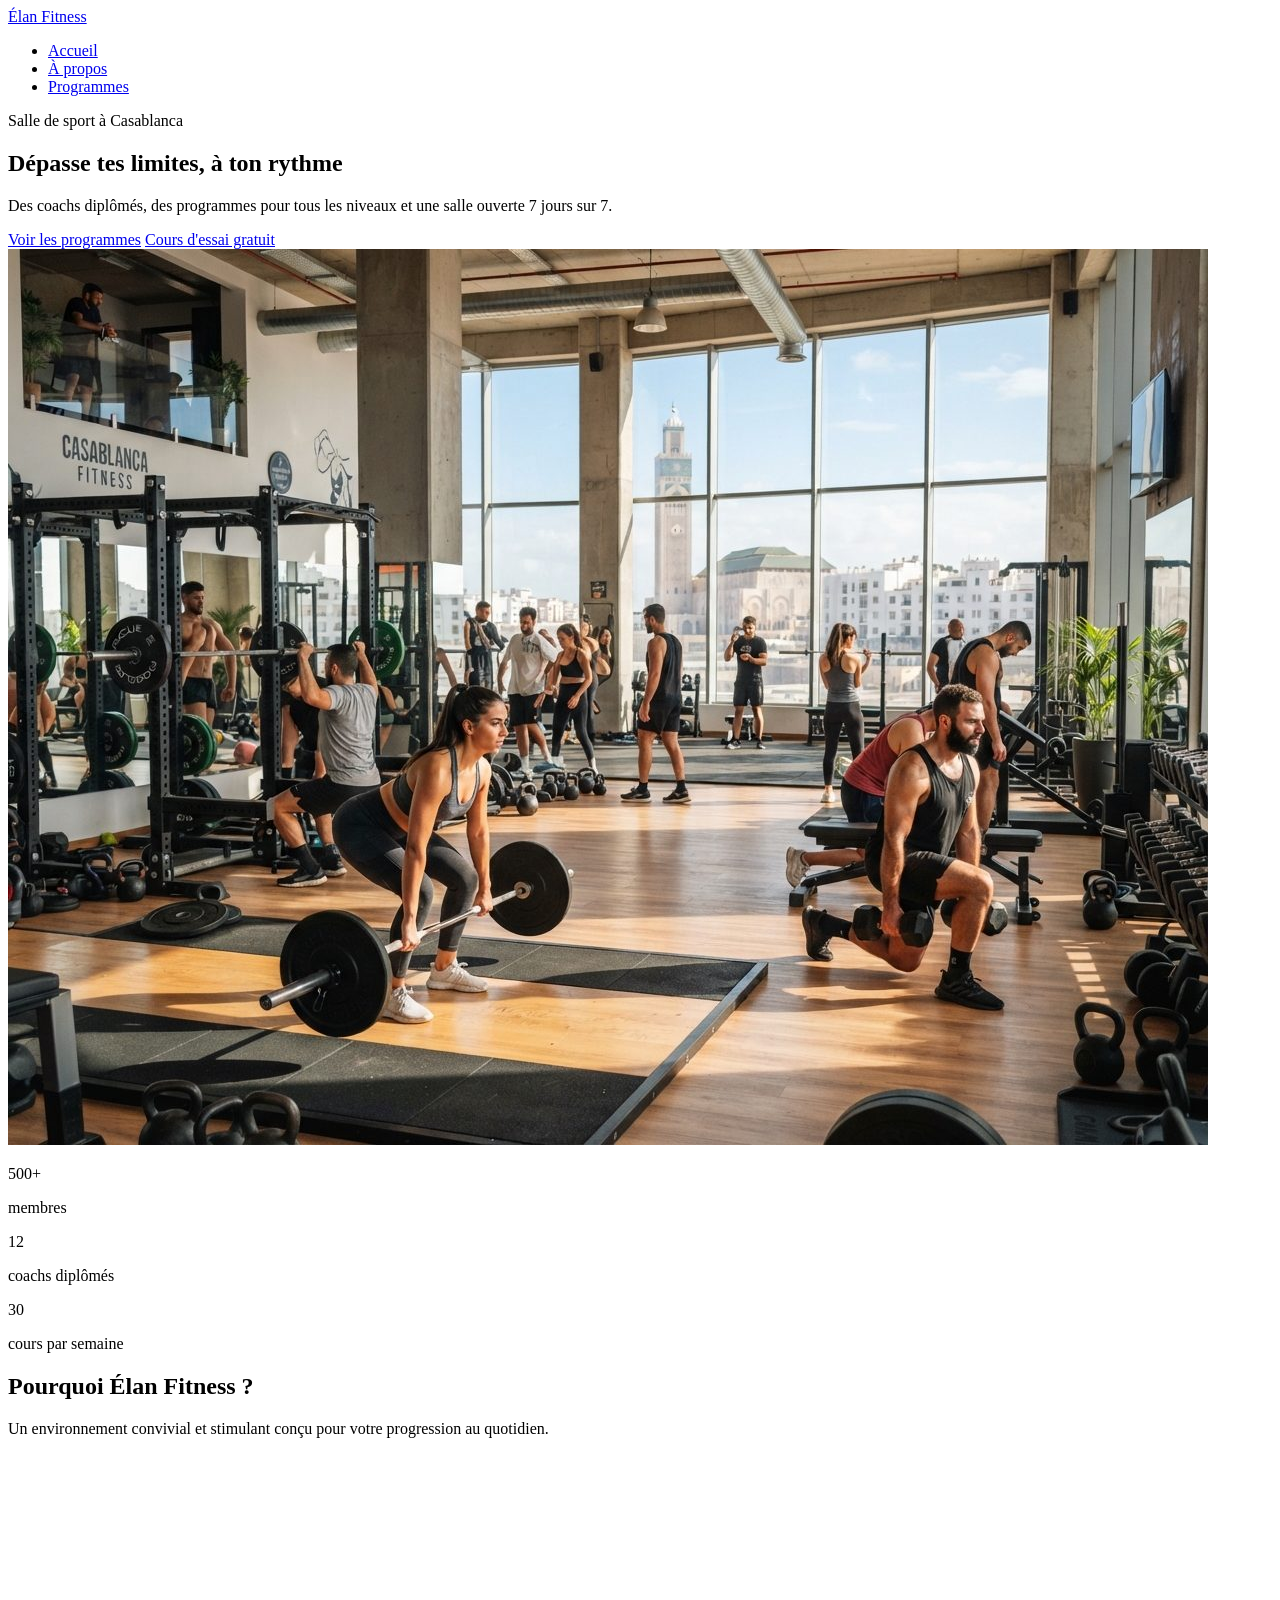
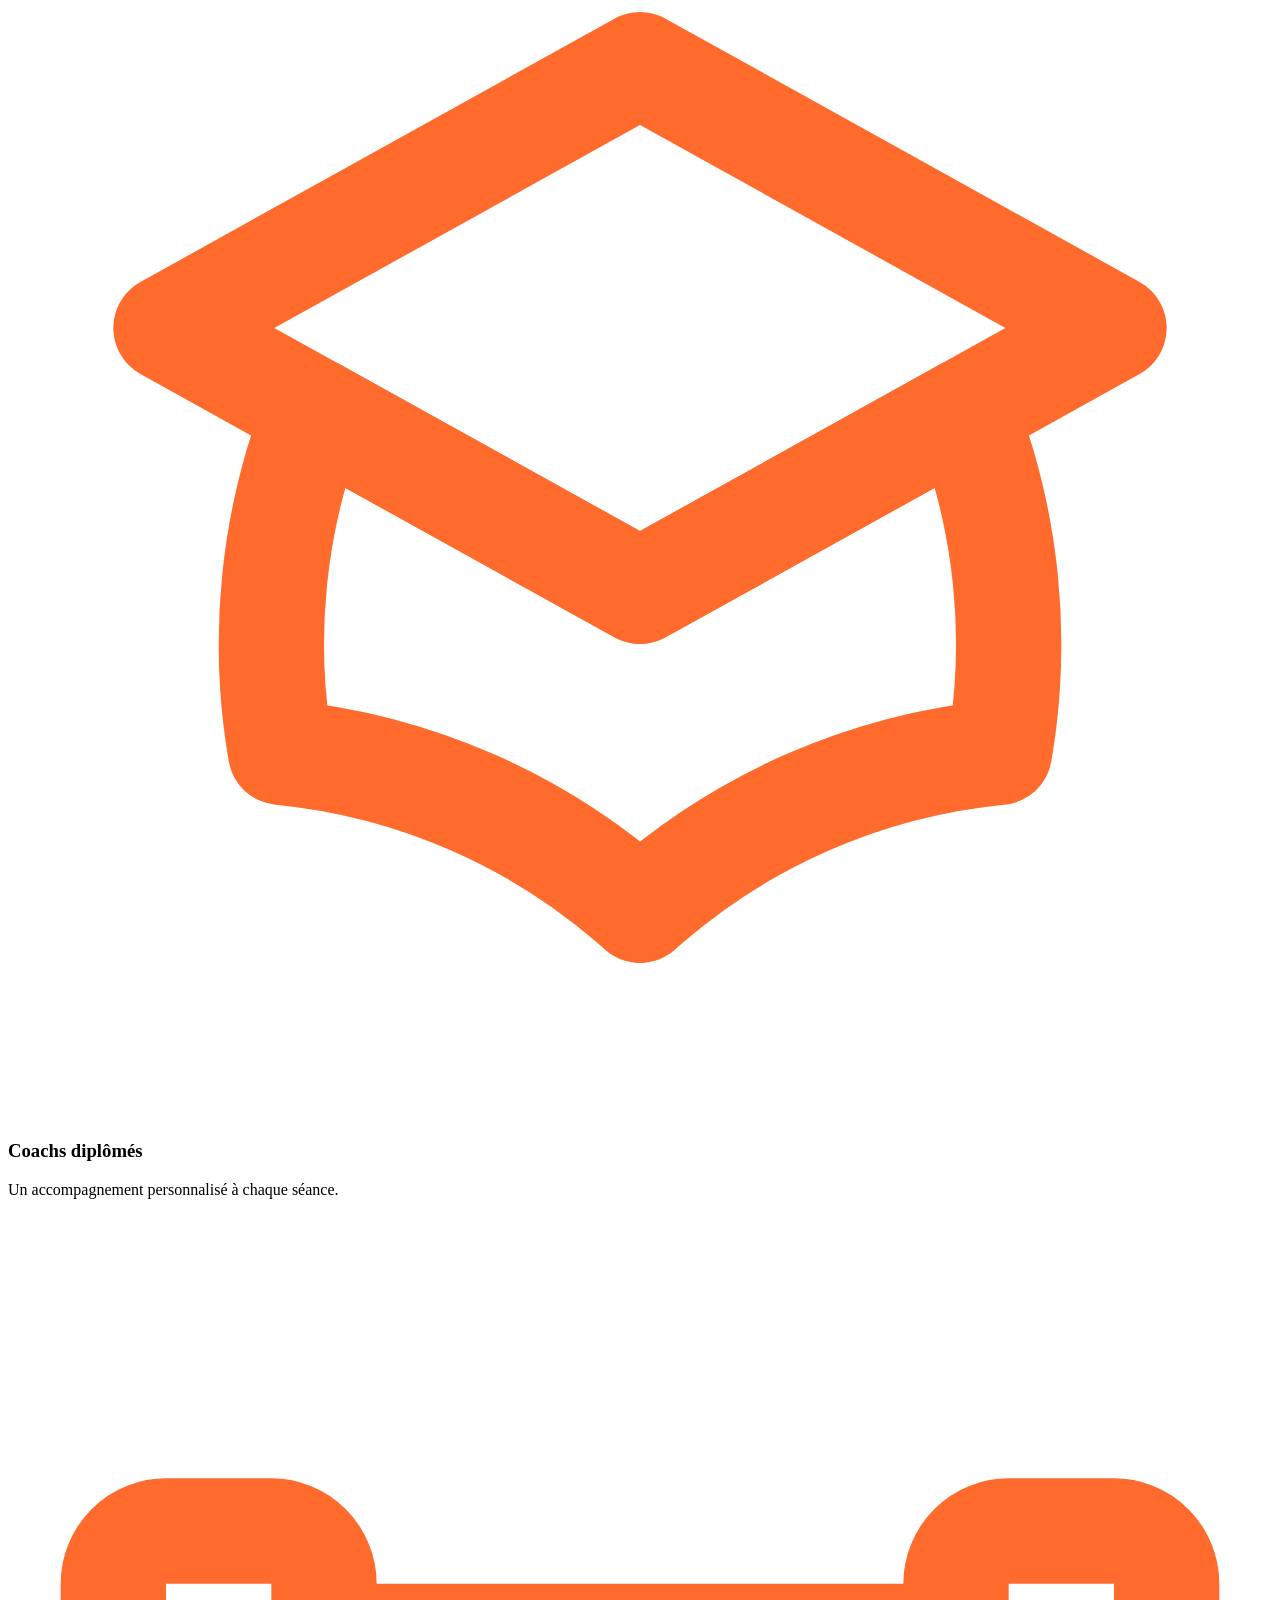
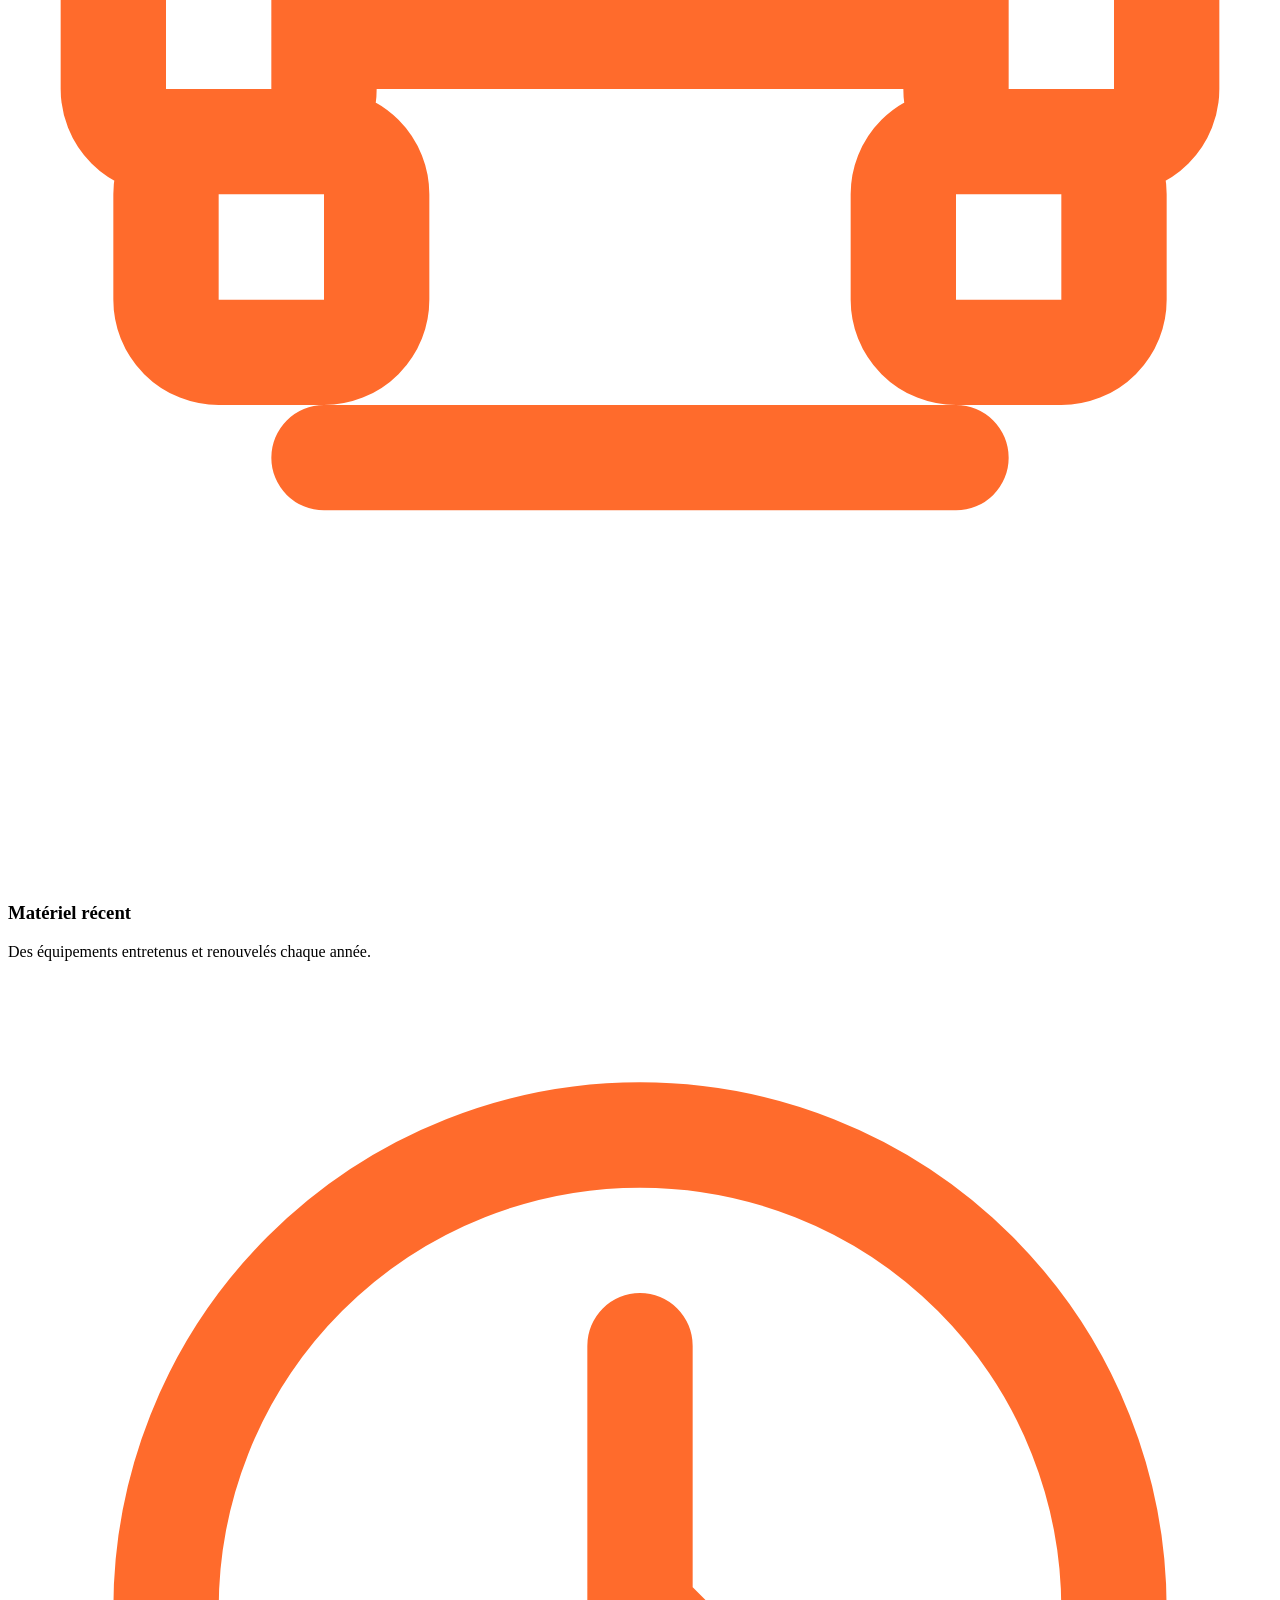
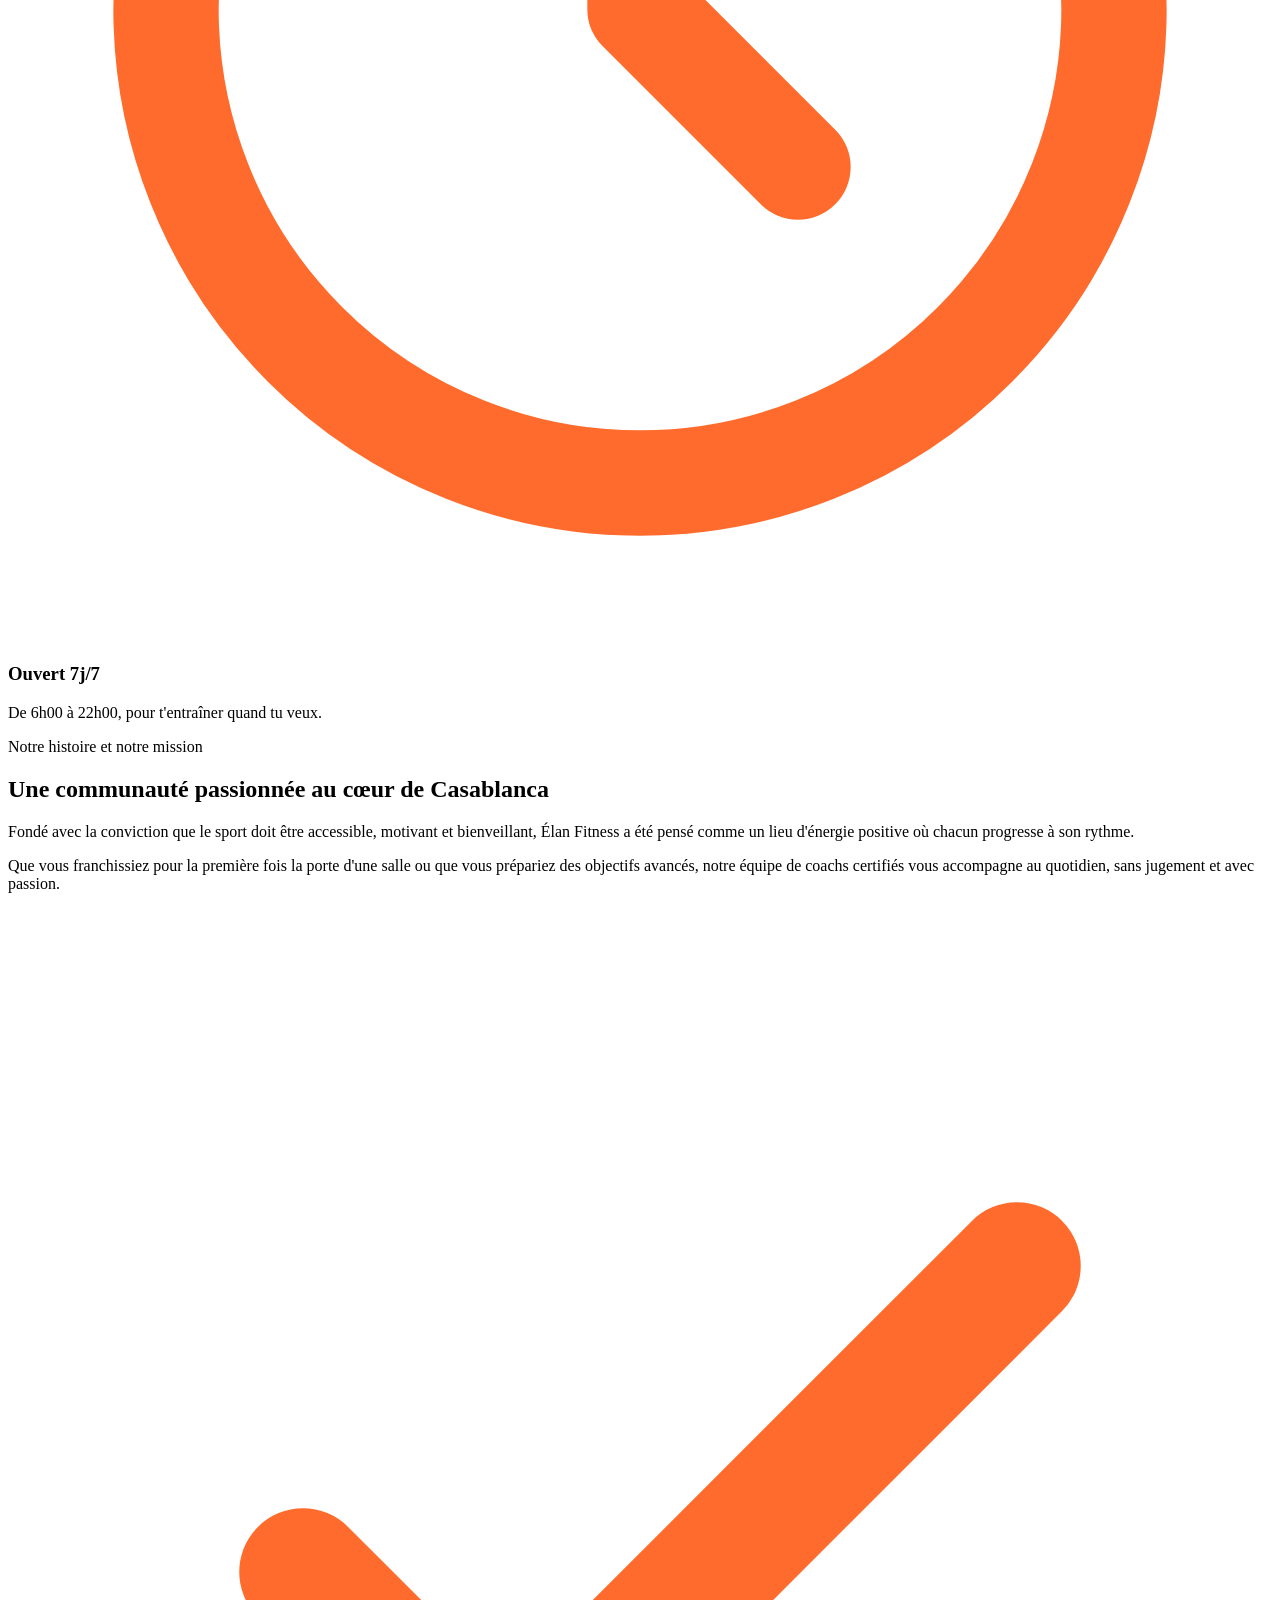
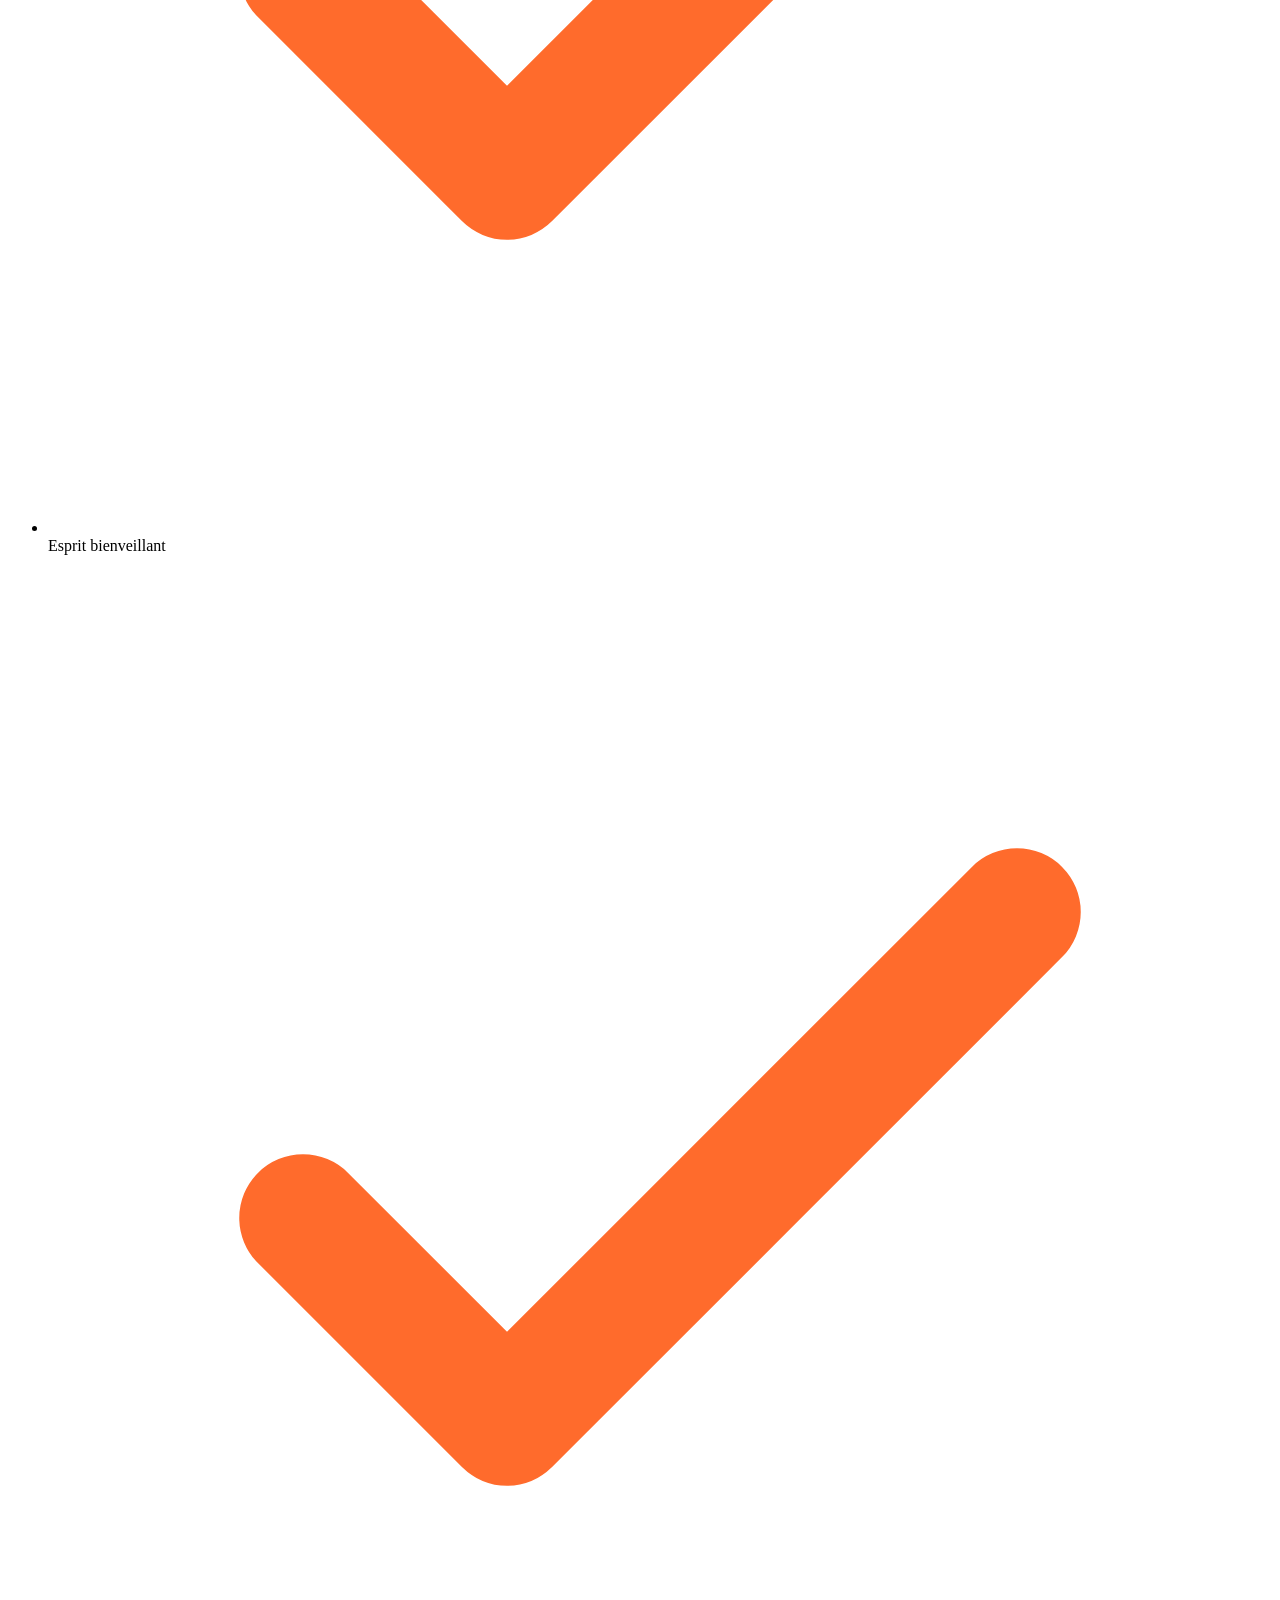
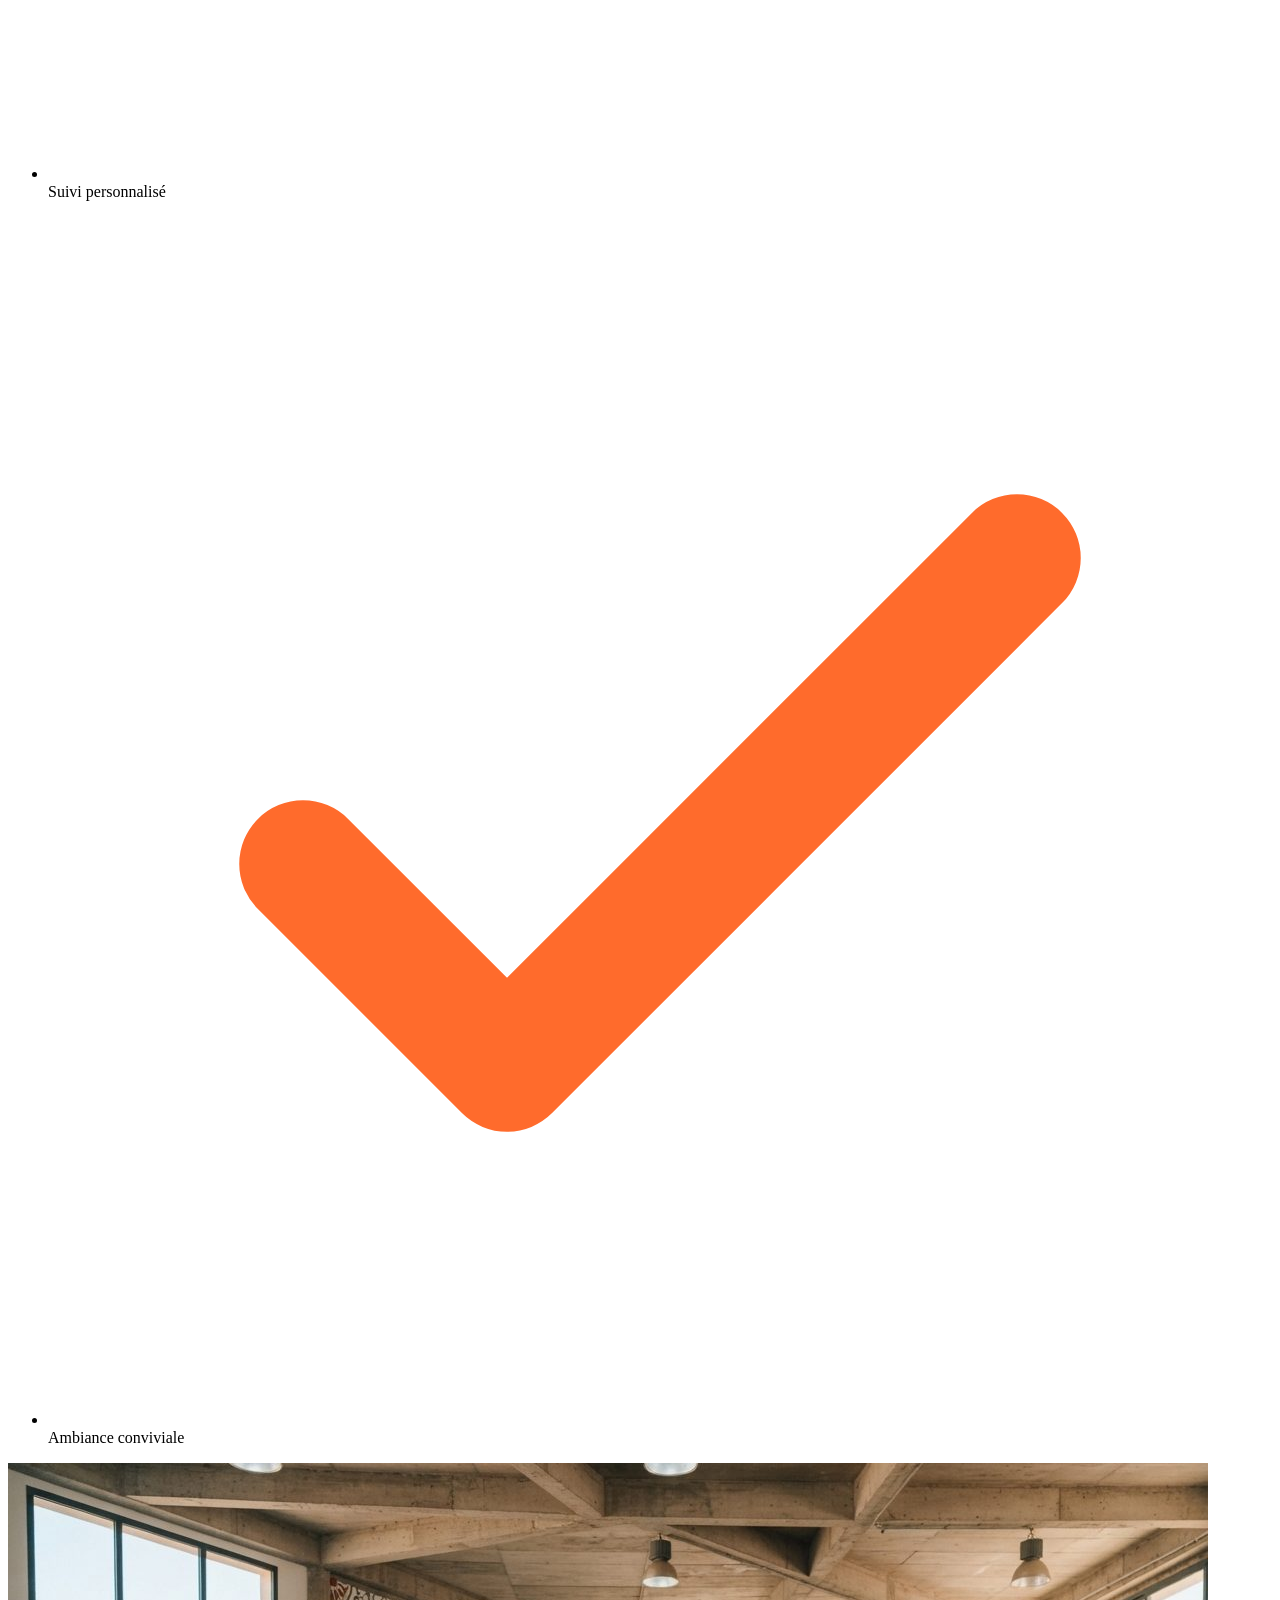
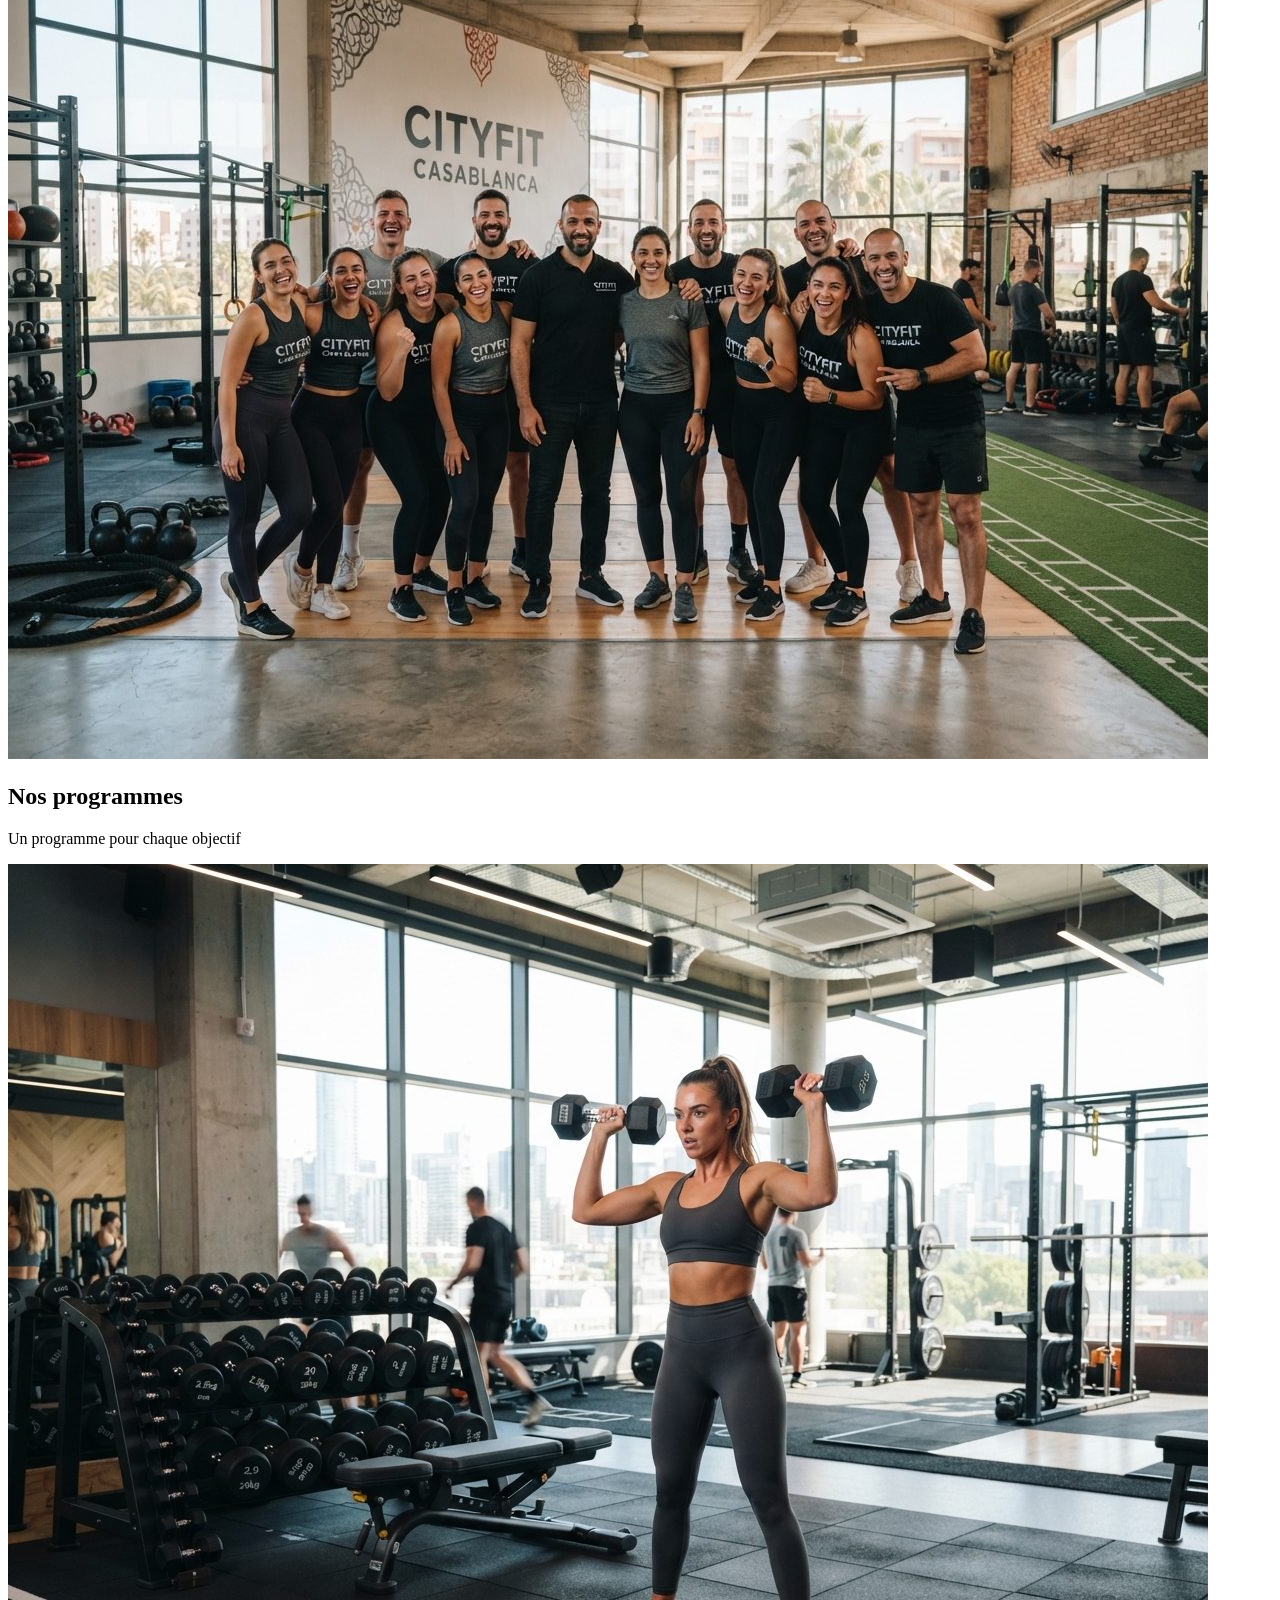
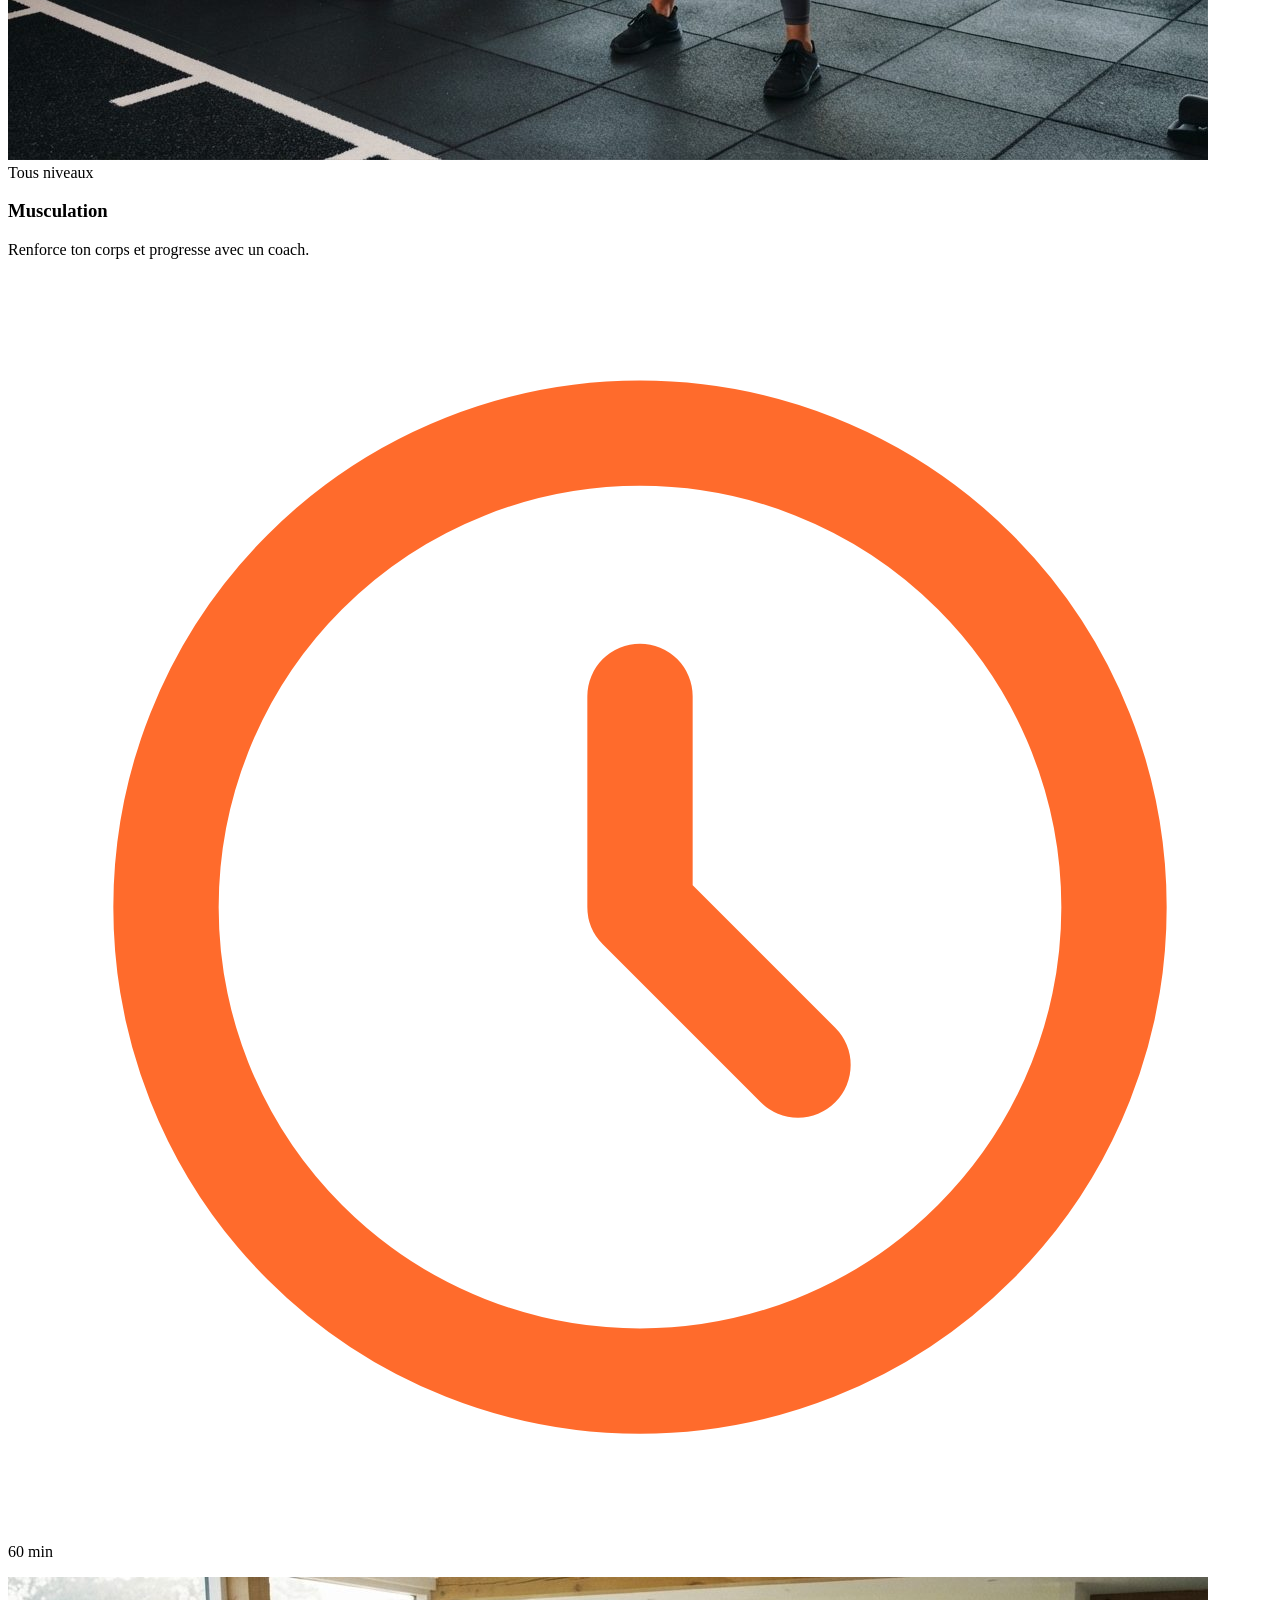
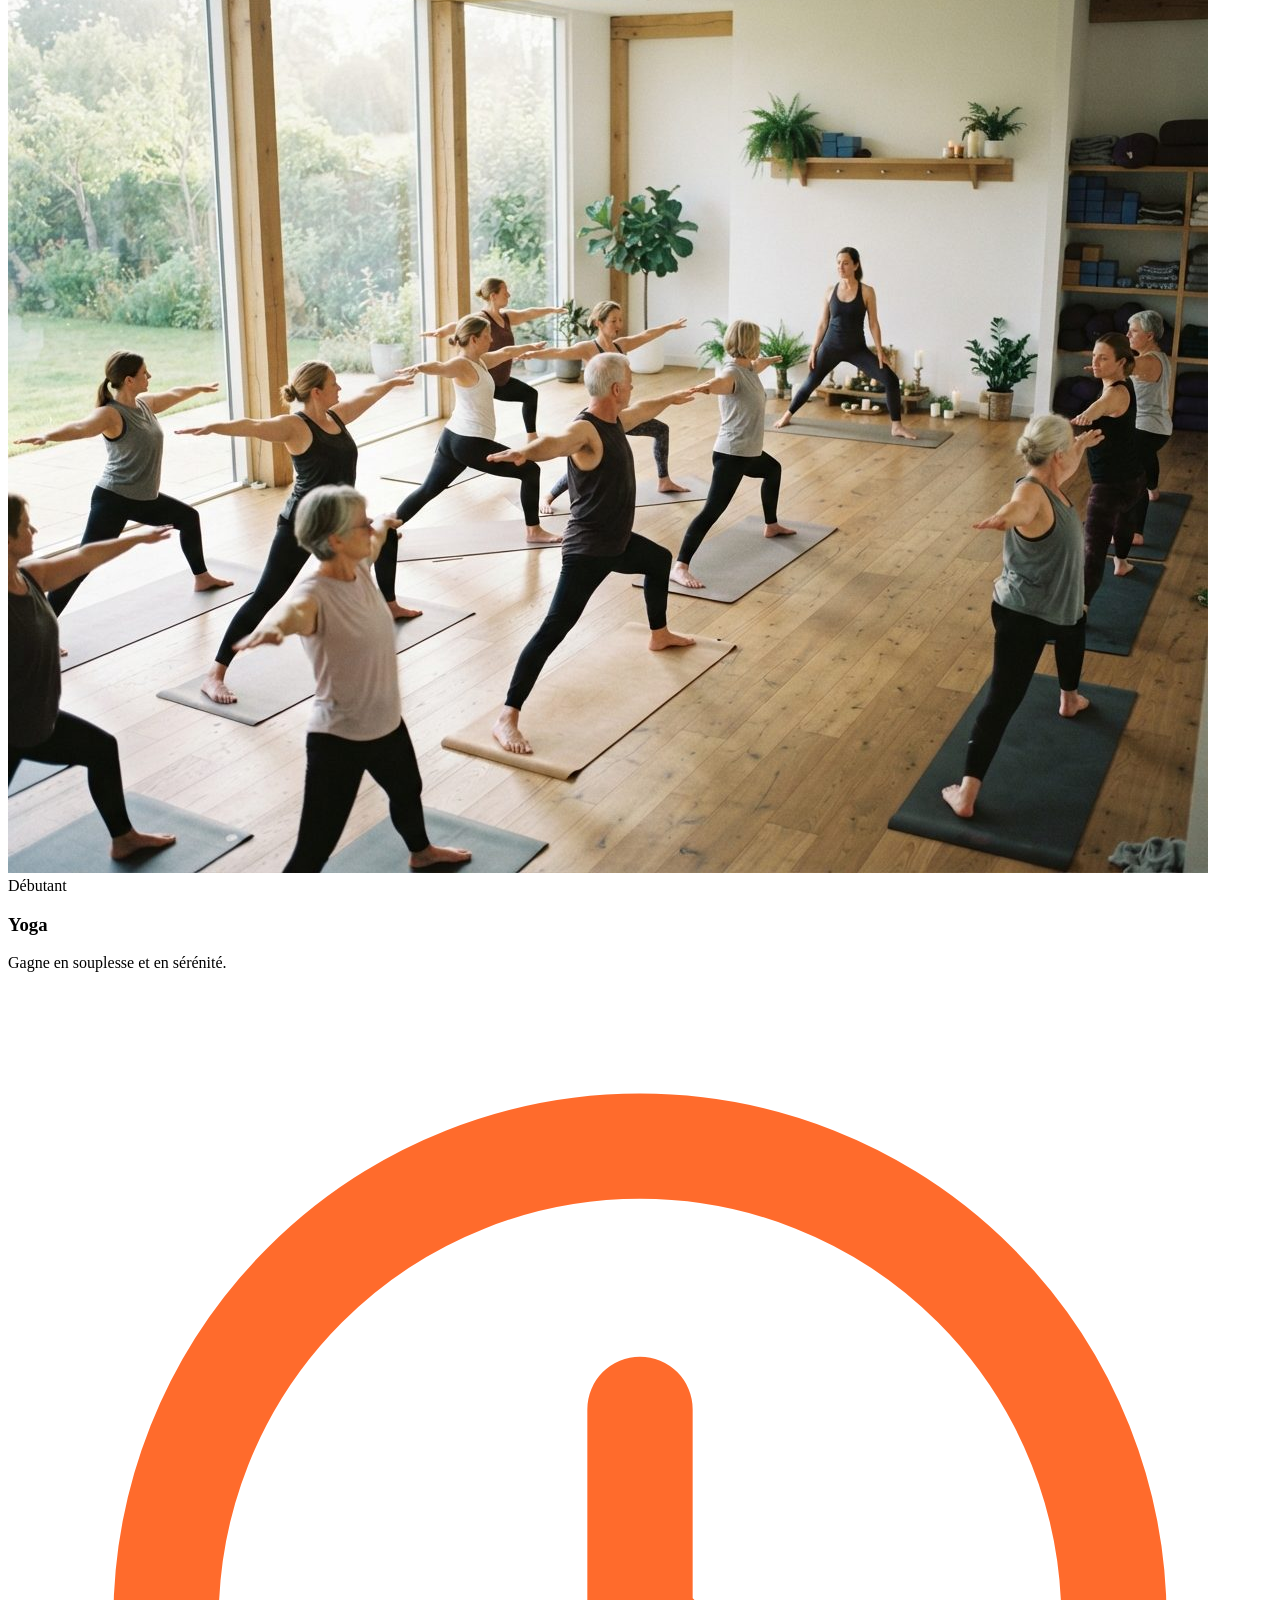
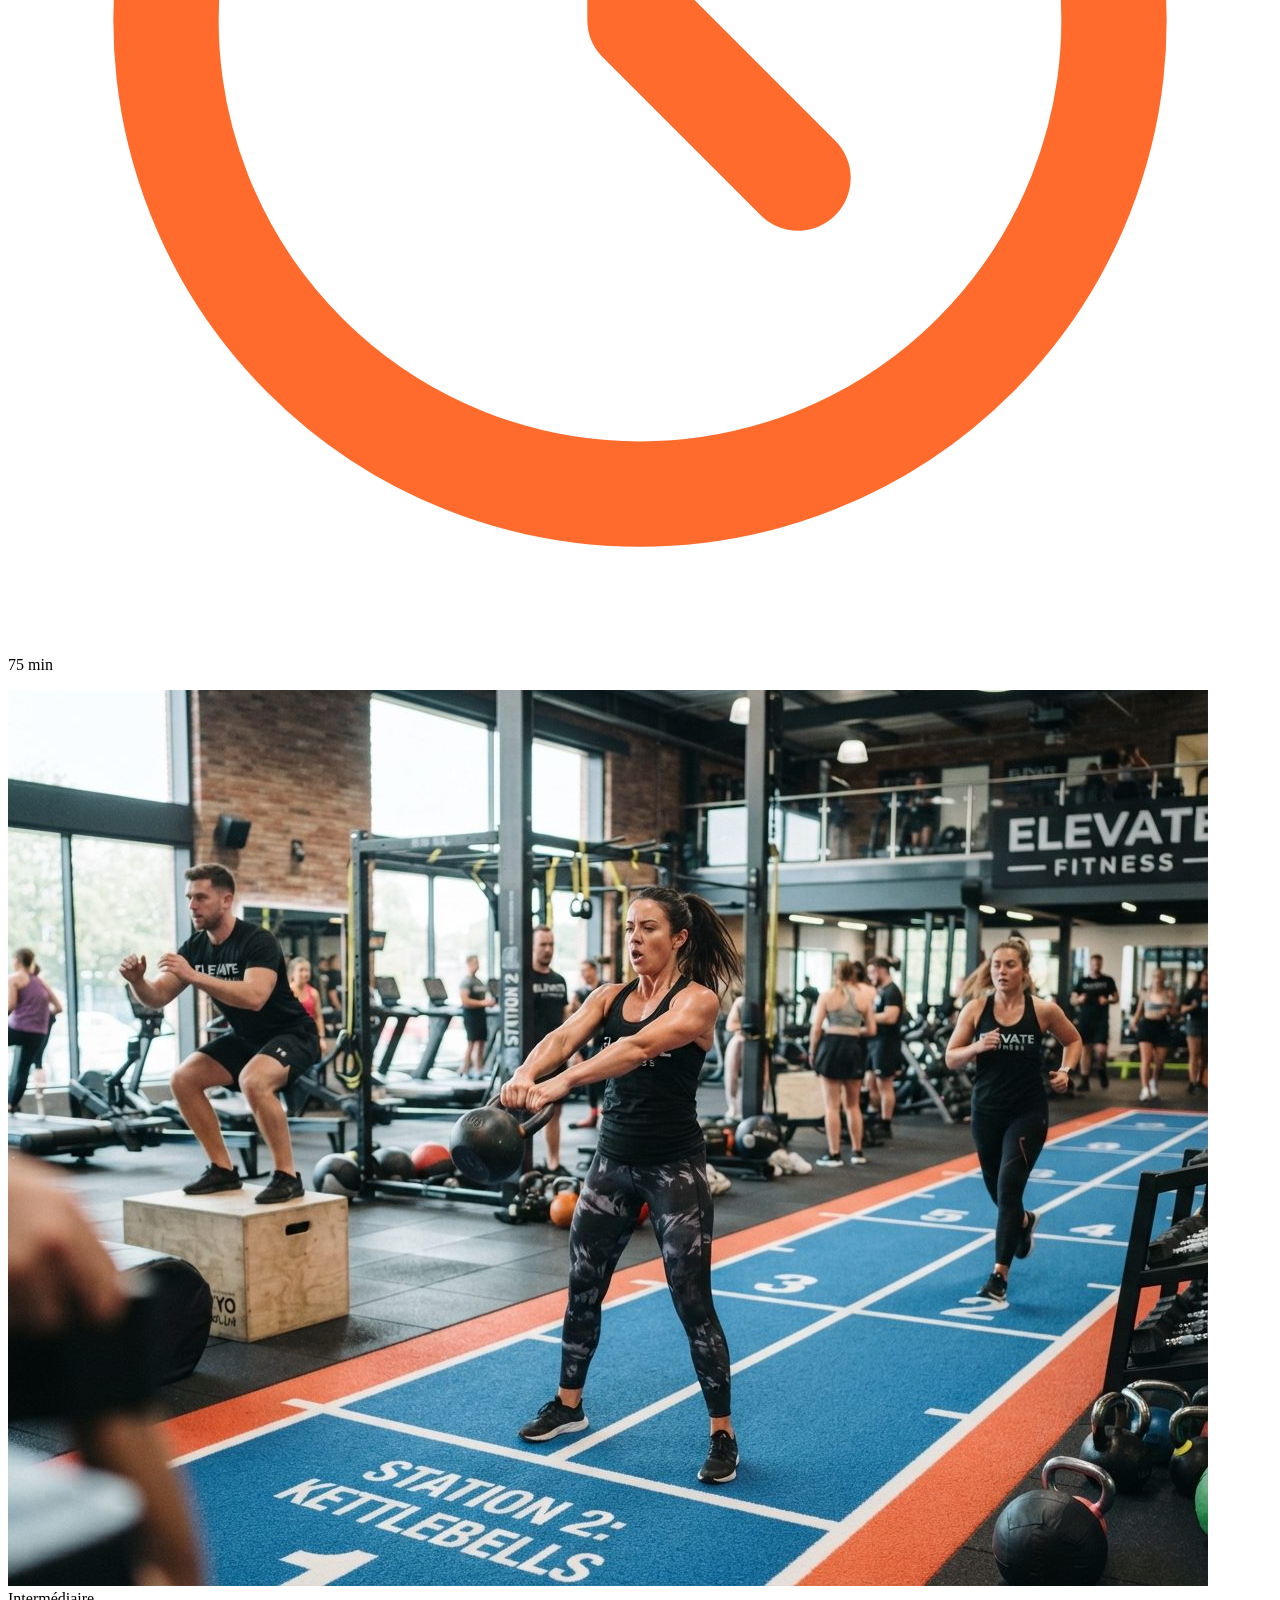
==== index.html @ 3badcd27 "creation des versions basic des  page  programes et page À propos, pas des bottons pas de links" ====
<!DOCTYPE html>
<html lang="fr">
<head>
  <meta charset="UTF-8">
  <meta name="viewport" content="width=device-width, initial-scale=1">
  <meta name="description" content="Élan Fitness, salle de sport à Casablanca : musculation, yoga, cardio et boxe fitness avec des coachs diplômés. Réservez votre cours d'essai gratuit.">
  <title>Élan Fitness | Salle de sport à Casablanca</title>

  <link rel="preconnect" href="https://fonts.googleapis.com">
  <link rel="preconnect" href="https://fonts.gstatic.com" crossorigin>
  <link href="https://fonts.googleapis.com/css2?family=Inter:wght@400;500;600&family=Poppins:wght@600;700;800&display=swap" rel="stylesheet">

  <link rel="stylesheet" href="style.css">
</head>

<body>

  <header class="en-tete">
    <div class="conteneur en-tete-contenu">
      <a href="#accueil" class="logo">Élan Fitness</a>

      <nav aria-label="Navigation principale">
        <ul class="menu">
          <li><a href="#accueil" class="lien-actif">Accueil</a></li>
          <li><a href="#a-propos">À propos</a></li>
          <li><a href="#programmes">Programmes</a></li>
        </ul>
      </nav>
    </div>
  </header>

  <main>

    <section id="accueil" class="hero">
      <div class="conteneur">

        <div class="hero-contenu">
          <div class="hero-texte">
            <p class="sur-titre">Salle de sport à Casablanca</p>
            <h1>Dépasse tes limites, à ton rythme</h1>
            <p class="hero-description">
              Des coachs diplômés, des programmes pour tous les niveaux et une salle ouverte 7 jours sur 7.
            </p>
            <div class="boutons">
              <a href="#programmes" class="bouton bouton-principal">Voir les programmes</a>
              <a href="#contact" class="bouton bouton-secondaire">Cours d'essai gratuit</a>
            </div>
          </div>

          <img class="hero-image" src="img/hero.jpg" alt="Des personnes s'entraînent dans une salle de sport lumineuse à Casablanca">
        </div>

        <div class="chiffres">
          <div class="chiffre">
            <p class="chiffre-nombre">500+</p>
            <p>membres</p>
          </div>
          <div class="chiffre">
            <p class="chiffre-nombre">12</p>
            <p>coachs diplômés</p>
          </div>
          <div class="chiffre">
            <p class="chiffre-nombre">30</p>
            <p>cours par semaine</p>
          </div>
        </div>

      </div>
    </section>

    <section class="section section-blanche">
      <div class="conteneur">

        <div class="section-titre">
          <h2>Pourquoi Élan Fitness ?</h2>
          <p>Un environnement convivial et stimulant conçu pour votre progression au quotidien.</p>
        </div>

        <div class="cartes">
          <article class="carte carte-avantage">
            <div class="icone"><img src="img/icone-coach.svg" alt=""></div>
            <h3>Coachs diplômés</h3>
            <p>Un accompagnement personnalisé à chaque séance.</p>
          </article>

          <article class="carte carte-avantage">
            <div class="icone"><img src="img/icone-materiel.svg" alt=""></div>
            <h3>Matériel récent</h3>
            <p>Des équipements entretenus et renouvelés chaque année.</p>
          </article>

          <article class="carte carte-avantage">
            <div class="icone"><img src="img/icone-horloge.svg" alt=""></div>
            <h3>Ouvert 7j/7</h3>
            <p>De 6h00 à 22h00, pour t'entraîner quand tu veux.</p>
          </article>
        </div>

      </div>
    </section>

    <section id="a-propos" class="section">
      <div class="conteneur apropos-contenu">

        <div class="apropos-texte">
          <p class="sur-titre">Notre histoire et notre mission</p>
          <h2>Une communauté passionnée au cœur de Casablanca</h2>
          <p>
            Fondé avec la conviction que le sport doit être accessible, motivant et bienveillant,
            Élan Fitness a été pensé comme un lieu d'énergie positive où chacun progresse à son rythme.
          </p>
          <p>
            Que vous franchissiez pour la première fois la porte d'une salle ou que vous prépariez des
            objectifs avancés, notre équipe de coachs certifiés vous accompagne au quotidien, sans
            jugement et avec passion.
          </p>

          <ul class="valeurs">
            <li class="valeur">
              <div class="icone icone-petite"><img src="img/icone-check.svg" alt=""></div>
              <span>Esprit bienveillant</span>
            </li>
            <li class="valeur">
              <div class="icone icone-petite"><img src="img/icone-check.svg" alt=""></div>
              <span>Suivi personnalisé</span>
            </li>
            <li class="valeur">
              <div class="icone icone-petite"><img src="img/icone-check.svg" alt=""></div>
              <span>Ambiance conviviale</span>
            </li>
          </ul>
        </div>

        <img class="apropos-image" src="img/equipe.jpg" alt="L'équipe de coachs d'Élan Fitness réunie dans la salle">

      </div>
    </section>

    <section id="programmes" class="section">
      <div class="conteneur">

        <div class="section-titre">
          <h2>Nos programmes</h2>
          <p>Un programme pour chaque objectif</p>
        </div>

        <div class="cartes">

          <article class="carte carte-programme">
            <img src="img/musculation.jpg" alt="Une sportive soulève des haltères dans l'espace musculation">
            <div class="programme-corps">
              <span class="etiquette etiquette-orange">Tous niveaux</span>
              <h3>Musculation</h3>
              <p>Renforce ton corps et progresse avec un coach.</p>
              <p class="duree"><img src="img/icone-duree.svg" alt="">60 min</p>
            </div>
          </article>

          <article class="carte carte-programme">
            <img src="img/yoga.jpg" alt="Un groupe pratique le yoga sur des tapis dans une salle lumineuse">
            <div class="programme-corps">
              <span class="etiquette etiquette-bleue">Débutant</span>
              <h3>Yoga</h3>
              <p>Gagne en souplesse et en sérénité.</p>
              <p class="duree"><img src="img/icone-duree.svg" alt="">75 min</p>
            </div>
          </article>

          <article class="carte carte-programme">
            <img src="img/cardio.jpg" alt="Des sportifs suivent un circuit de cardio training avec des kettlebells">
            <div class="programme-corps">
              <span class="etiquette etiquette-verte">Intermédiaire</span>
              <h3>Cardio training</h3>
              <p>Des circuits dynamiques pour travailler ton endurance.</p>
              <p class="duree"><img src="img/icone-duree.svg" alt="">45 min</p>
            </div>
          </article>

          <article class="carte carte-programme">
            <img src="img/boxe.jpg" alt="Une sportive frappe un sac de frappe pendant un cours de boxe fitness">
            <div class="programme-corps">
              <span class="etiquette etiquette-verte">Intermédiaire</span>
              <h3>Boxe fitness</h3>
              <p>Cardio et coordination, sans contact.</p>
              <p class="duree"><img src="img/icone-duree.svg" alt="">50 min</p>
            </div>
          </article>

        </div>

        <div class="formules">

          <div class="section-titre">
            <h3>Nos formules</h3>
            <p>Des abonnements flexibles adaptés à vos envies et objectifs</p>
          </div>

          <div class="cartes">

            <article class="carte formule">
              <h4>Essentiel</h4>
              <p class="prix">250 MAD <span>/ mois</span></p>
              <ul class="formule-liste">
                <li>Accès à la salle</li>
                <li>2 cours collectifs par semaine</li>
                <li>Sans engagement</li>
              </ul>
              <a href="#contact" class="bouton bouton-secondaire">Choisir</a>
            </article>

            <article class="carte formule formule-populaire">
              <p class="badge-populaire">Populaire</p>
              <h4>Premium</h4>
              <p class="prix">400 MAD <span>/ mois</span></p>
              <ul class="formule-liste">
                <li>Accès à la salle</li>
                <li>Cours collectifs illimités</li>
                <li>1 bilan avec un coach</li>
              </ul>
              <a href="#contact" class="bouton bouton-principal">Choisir</a>
            </article>

            <article class="carte formule">
              <h4>Duo</h4>
              <p class="prix">650 MAD <span>/ mois</span></p>
              <p class="prix-note">pour 2 personnes</p>
              <ul class="formule-liste">
                <li>Accès à la salle pour deux</li>
                <li>Cours collectifs illimités</li>
                <li>Sans engagement</li>
              </ul>
              <a href="#contact" class="bouton bouton-secondaire">Choisir</a>
            </article>

          </div>
        </div>

      </div>
    </section>

  </main>

  <footer class="pied-de-page">
    <div class="conteneur">

      <div class="pied-haut">
        <div>
          <p class="logo logo-clair">Élan Fitness</p>
          <p class="slogan">Ton énergie, ton rythme.</p>
        </div>

        <nav aria-label="Navigation du pied de page">
          <ul class="menu menu-pied">
            <li><a href="#accueil">Accueil</a></li>
            <li><a href="#a-propos">À propos</a></li>
            <li><a href="#programmes">Programmes</a></li>
          </ul>
        </nav>
      </div>

      <div class="pied-bas">
        <p>Adresse : 12 rue des Palmiers, 20000 Casablanca</p>
        <p>&copy; 2026 Élan Fitness — Projet pédagogique fictif</p>
      </div>

    </div>
  </footer>

</body>
</html>
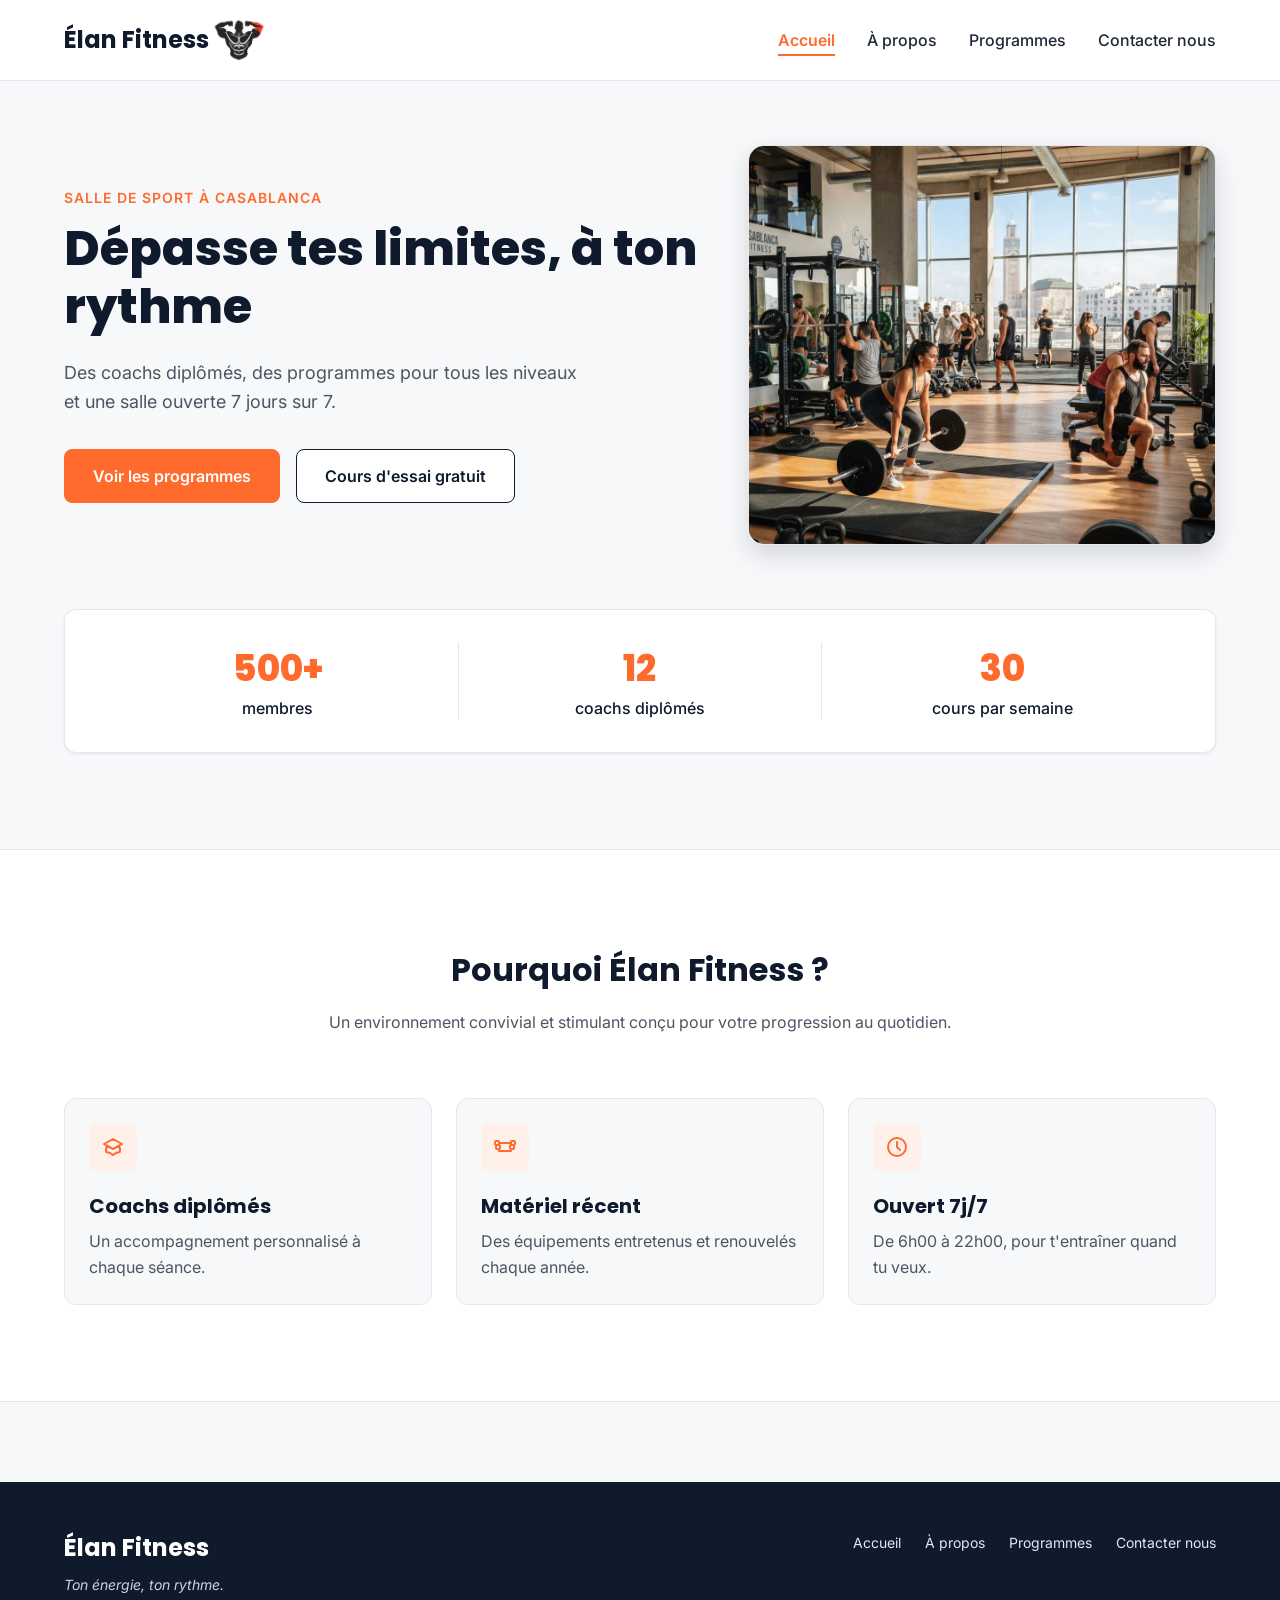
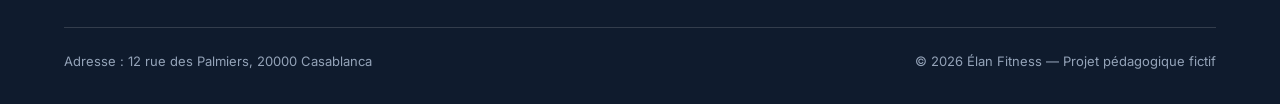
==== commit 16effcfa: "home file renamed to index" ====
--- a/index.html
+++ b/index.html
@@ -1,270 +1,141 @@
-<!DOCTYPE html>
 <html lang="fr">
+
 <head>
-  <meta charset="UTF-8">
-  <meta name="viewport" content="width=device-width, initial-scale=1">
-  <meta name="description" content="Élan Fitness, salle de sport à Casablanca : musculation, yoga, cardio et boxe fitness avec des coachs diplômés. Réservez votre cours d'essai gratuit.">
-  <title>Élan Fitness | Salle de sport à Casablanca</title>
+    <meta charset="UTF-8">
+    <meta name="viewport" content="width=device-width, initial-scale=1">
+    <meta name="description"
+        content="Élan Fitness, salle de sport à Casablanca : musculation, yoga, cardio et boxe fitness avec des coachs diplômés. Réservez votre cours d'essai gratuit.">
+        <meta name="viewport" content="width=device-width, initial-scale=1.0">
+    <title>Élan Fitness | Salle de sport à Casablanca</title>
 
-  <link rel="preconnect" href="https://fonts.googleapis.com">
-  <link rel="preconnect" href="https://fonts.gstatic.com" crossorigin>
-  <link href="https://fonts.googleapis.com/css2?family=Inter:wght@400;500;600&family=Poppins:wght@600;700;800&display=swap" rel="stylesheet">
+    <link rel="preconnect" href="https://fonts.googleapis.com">
+    <link rel="preconnect" href="https://fonts.gstatic.com" crossorigin>
+    <link
+        href="https://fonts.googleapis.com/css2?family=Inter:wght@400;500;600&family=Poppins:wght@600;700;800&display=swap"
+        rel="stylesheet">
 
-  <link rel="stylesheet" href="style.css">
+    <link rel="stylesheet" href="style.css">
 </head>
 
 <body>
 
-  <header class="en-tete">
-    <div class="conteneur en-tete-contenu">
-      <a href="#accueil" class="logo">Élan Fitness</a>
+    <header class="en-tete">
+        <div class="conteneur en-tete-contenu">
+            <a href="#accueil" class="logo">Élan Fitness<img src="img/fitnesslogo.png" alt="" class=" logoicone logo"></a>
+            
 
-      <nav aria-label="Navigation principale">
-        <ul class="menu">
-          <li><a href="#accueil" class="lien-actif">Accueil</a></li>
-          <li><a href="#a-propos">À propos</a></li>
-          <li><a href="#programmes">Programmes</a></li>
-        </ul>
-      </nav>
-    </div>
-  </header>
+            <nav aria-label="Navigation principale">
+                <ul class="menu">
+                    <li><a href="home.html" class="lien-actif">Accueil</a></li>
+                    <li><a href="aboutus.html">À propos</a></li>
+                    <li><a href="programmes.html">Programmes</a></li>
+                    <li><a href ="contact.html" >Contacter nous</a></li>
+                </ul>
+            </nav>
+        </div>
+    </header>
 
-  <main>
+    <main>
 
-    <section id="accueil" class="hero">
-      <div class="conteneur">
+        <section id="accueil" class="hero">
+            <div class="conteneur">
 
-        <div class="hero-contenu">
-          <div class="hero-texte">
-            <p class="sur-titre">Salle de sport à Casablanca</p>
-            <h1>Dépasse tes limites, à ton rythme</h1>
-            <p class="hero-description">
-              Des coachs diplômés, des programmes pour tous les niveaux et une salle ouverte 7 jours sur 7.
-            </p>
-            <div class="boutons">
-              <a href="#programmes" class="bouton bouton-principal">Voir les programmes</a>
-              <a href="#contact" class="bouton bouton-secondaire">Cours d'essai gratuit</a>
+                <div class="hero-contenu">
+                    <div class="hero-texte">
+                        <p class="sur-titre">Salle de sport à Casablanca</p>
+                        <h1>Dépasse tes limites, à ton rythme</h1>
+                        <p class="hero-description">
+                            Des coachs diplômés, des programmes pour tous les niveaux et une salle ouverte 7 jours sur
+                            7.
+                        </p>
+                        <div class="boutons">
+                            <a href="programmes.html" class="bouton bouton-principal">Voir les programmes</a>
+                            <a href="contact.html" class="bouton bouton-secondaire">Cours d'essai gratuit</a>
+                        </div>
+                    </div>
+
+                    <img class="hero-image" src="img/hero.jpg"
+                        alt="Des personnes s'entraînent dans une salle de sport lumineuse à Casablanca">
+                </div>
+
+                <div class="chiffres">
+                    <div class="chiffre">
+                        <p class="chiffre-nombre">500+</p>
+                        <p>membres</p>
+                    </div>
+                    <div class="chiffre">
+                        <p class="chiffre-nombre">12</p>
+                        <p>coachs diplômés</p>
+                    </div>
+                    <div class="chiffre">
+                        <p class="chiffre-nombre">30</p>
+                        <p>cours par semaine</p>
+                    </div>
+                </div>
+
             </div>
-          </div>
+        </section>
 
-          <img class="hero-image" src="img/hero.jpg" alt="Des personnes s'entraînent dans une salle de sport lumineuse à Casablanca">
+        <section class="section section-blanche">
+            <div class="conteneur">
+
+                <div class="section-titre">
+                    <h2>Pourquoi Élan Fitness ?</h2>
+                    <p>Un environnement convivial et stimulant conçu pour votre progression au quotidien.</p>
+                </div>
+
+                <div class="cartes">
+                    <article class="carte carte-avantage">
+                        <div class="icone"><img src="img/icone-coach.svg" alt=""></div>
+                        <h3>Coachs diplômés</h3>
+                        <p>Un accompagnement personnalisé à chaque séance.</p>
+                    </article>
+
+                    <article class="carte carte-avantage">
+                        <div class="icone"><img src="img/icone-materiel.svg" alt=""></div>
+                        <h3>Matériel récent</h3>
+                        <p>Des équipements entretenus et renouvelés chaque année.</p>
+                    </article>
+
+                    <article class="carte carte-avantage">
+                        <div class="icone"><img src="img/icone-horloge.svg" alt=""></div>
+                        <h3>Ouvert 7j/7</h3>
+                        <p>De 6h00 à 22h00, pour t'entraîner quand tu veux.</p>
+                    </article>
+                </div>
+
+            </div>
+        </section>
+    </main>
+</body>
+
+<footer class="pied-de-page">
+    <div class="conteneur">
+
+        <div class="pied-haut">
+            <div>
+                <p class="logo logo-clair">Élan Fitness</p>
+                <p class="slogan">Ton énergie, ton rythme.</p>
+            </div>
+
+            <nav aria-label="Navigation du pied de page">
+                <ul class="menu menu-pied">
+                    <li><a href="home.html">Accueil</a></li>
+                    <li><a href="aboutus.html">À propos</a></li>
+                    <li><a href="programmes.html">Programmes</a></li>
+                    <li><a href ="contact.html" >Contacter nous</a></li>
+                </ul>
+            </nav>
         </div>
 
-        <div class="chiffres">
-          <div class="chiffre">
-            <p class="chiffre-nombre">500+</p>
-            <p>membres</p>
-          </div>
-          <div class="chiffre">
-            <p class="chiffre-nombre">12</p>
-            <p>coachs diplômés</p>
-          </div>
-          <div class="chiffre">
-            <p class="chiffre-nombre">30</p>
-            <p>cours par semaine</p>
-          </div>
+        <div class="pied-bas">
+            <p>Adresse : 12 rue des Palmiers, 20000 Casablanca</p>
+            <p>&copy; 2026 Élan Fitness — Projet pédagogique fictif</p>
         </div>
 
-      </div>
-    </section>
-
-    <section class="section section-blanche">
-      <div class="conteneur">
-
-        <div class="section-titre">
-          <h2>Pourquoi Élan Fitness ?</h2>
-          <p>Un environnement convivial et stimulant conçu pour votre progression au quotidien.</p>
-        </div>
-
-        <div class="cartes">
-          <article class="carte carte-avantage">
-            <div class="icone"><img src="img/icone-coach.svg" alt=""></div>
-            <h3>Coachs diplômés</h3>
-            <p>Un accompagnement personnalisé à chaque séance.</p>
-          </article>
-
-          <article class="carte carte-avantage">
-            <div class="icone"><img src="img/icone-materiel.svg" alt=""></div>
-            <h3>Matériel récent</h3>
-            <p>Des équipements entretenus et renouvelés chaque année.</p>
-          </article>
-
-          <article class="carte carte-avantage">
-            <div class="icone"><img src="img/icone-horloge.svg" alt=""></div>
-            <h3>Ouvert 7j/7</h3>
-            <p>De 6h00 à 22h00, pour t'entraîner quand tu veux.</p>
-          </article>
-        </div>
-
-      </div>
-    </section>
-
-    <section id="a-propos" class="section">
-      <div class="conteneur apropos-contenu">
-
-        <div class="apropos-texte">
-          <p class="sur-titre">Notre histoire et notre mission</p>
-          <h2>Une communauté passionnée au cœur de Casablanca</h2>
-          <p>
-            Fondé avec la conviction que le sport doit être accessible, motivant et bienveillant,
-            Élan Fitness a été pensé comme un lieu d'énergie positive où chacun progresse à son rythme.
-          </p>
-          <p>
-            Que vous franchissiez pour la première fois la porte d'une salle ou que vous prépariez des
-            objectifs avancés, notre équipe de coachs certifiés vous accompagne au quotidien, sans
-            jugement et avec passion.
-          </p>
-
-          <ul class="valeurs">
-            <li class="valeur">
-              <div class="icone icone-petite"><img src="img/icone-check.svg" alt=""></div>
-              <span>Esprit bienveillant</span>
-            </li>
-            <li class="valeur">
-              <div class="icone icone-petite"><img src="img/icone-check.svg" alt=""></div>
-              <span>Suivi personnalisé</span>
-            </li>
-            <li class="valeur">
-              <div class="icone icone-petite"><img src="img/icone-check.svg" alt=""></div>
-              <span>Ambiance conviviale</span>
-            </li>
-          </ul>
-        </div>
-
-        <img class="apropos-image" src="img/equipe.jpg" alt="L'équipe de coachs d'Élan Fitness réunie dans la salle">
-
-      </div>
-    </section>
-
-    <section id="programmes" class="section">
-      <div class="conteneur">
-
-        <div class="section-titre">
-          <h2>Nos programmes</h2>
-          <p>Un programme pour chaque objectif</p>
-        </div>
-
-        <div class="cartes">
-
-          <article class="carte carte-programme">
-            <img src="img/musculation.jpg" alt="Une sportive soulève des haltères dans l'espace musculation">
-            <div class="programme-corps">
-              <span class="etiquette etiquette-orange">Tous niveaux</span>
-              <h3>Musculation</h3>
-              <p>Renforce ton corps et progresse avec un coach.</p>
-              <p class="duree"><img src="img/icone-duree.svg" alt="">60 min</p>
-            </div>
-          </article>
-
-          <article class="carte carte-programme">
-            <img src="img/yoga.jpg" alt="Un groupe pratique le yoga sur des tapis dans une salle lumineuse">
-            <div class="programme-corps">
-              <span class="etiquette etiquette-bleue">Débutant</span>
-              <h3>Yoga</h3>
-              <p>Gagne en souplesse et en sérénité.</p>
-              <p class="duree"><img src="img/icone-duree.svg" alt="">75 min</p>
-            </div>
-          </article>
-
-          <article class="carte carte-programme">
-            <img src="img/cardio.jpg" alt="Des sportifs suivent un circuit de cardio training avec des kettlebells">
-            <div class="programme-corps">
-              <span class="etiquette etiquette-verte">Intermédiaire</span>
-              <h3>Cardio training</h3>
-              <p>Des circuits dynamiques pour travailler ton endurance.</p>
-              <p class="duree"><img src="img/icone-duree.svg" alt="">45 min</p>
-            </div>
-          </article>
-
-          <article class="carte carte-programme">
-            <img src="img/boxe.jpg" alt="Une sportive frappe un sac de frappe pendant un cours de boxe fitness">
-            <div class="programme-corps">
-              <span class="etiquette etiquette-verte">Intermédiaire</span>
-              <h3>Boxe fitness</h3>
-              <p>Cardio et coordination, sans contact.</p>
-              <p class="duree"><img src="img/icone-duree.svg" alt="">50 min</p>
-            </div>
-          </article>
-
-        </div>
-
-        <div class="formules">
-
-          <div class="section-titre">
-            <h3>Nos formules</h3>
-            <p>Des abonnements flexibles adaptés à vos envies et objectifs</p>
-          </div>
-
-          <div class="cartes">
-
-            <article class="carte formule">
-              <h4>Essentiel</h4>
-              <p class="prix">250 MAD <span>/ mois</span></p>
-              <ul class="formule-liste">
-                <li>Accès à la salle</li>
-                <li>2 cours collectifs par semaine</li>
-                <li>Sans engagement</li>
-              </ul>
-              <a href="#contact" class="bouton bouton-secondaire">Choisir</a>
-            </article>
-
-            <article class="carte formule formule-populaire">
-              <p class="badge-populaire">Populaire</p>
-              <h4>Premium</h4>
-              <p class="prix">400 MAD <span>/ mois</span></p>
-              <ul class="formule-liste">
-                <li>Accès à la salle</li>
-                <li>Cours collectifs illimités</li>
-                <li>1 bilan avec un coach</li>
-              </ul>
-              <a href="#contact" class="bouton bouton-principal">Choisir</a>
-            </article>
-
-            <article class="carte formule">
-              <h4>Duo</h4>
-              <p class="prix">650 MAD <span>/ mois</span></p>
-              <p class="prix-note">pour 2 personnes</p>
-              <ul class="formule-liste">
-                <li>Accès à la salle pour deux</li>
-                <li>Cours collectifs illimités</li>
-                <li>Sans engagement</li>
-              </ul>
-              <a href="#contact" class="bouton bouton-secondaire">Choisir</a>
-            </article>
-
-          </div>
-        </div>
-
-      </div>
-    </section>
-
-  </main>
-
-  <footer class="pied-de-page">
-    <div class="conteneur">
-
-      <div class="pied-haut">
-        <div>
-          <p class="logo logo-clair">Élan Fitness</p>
-          <p class="slogan">Ton énergie, ton rythme.</p>
-        </div>
-
-        <nav aria-label="Navigation du pied de page">
-          <ul class="menu menu-pied">
-            <li><a href="#accueil">Accueil</a></li>
-            <li><a href="#a-propos">À propos</a></li>
-            <li><a href="#programmes">Programmes</a></li>
-          </ul>
-        </nav>
-      </div>
-
-      <div class="pied-bas">
-        <p>Adresse : 12 rue des Palmiers, 20000 Casablanca</p>
-        <p>&copy; 2026 Élan Fitness — Projet pédagogique fictif</p>
-      </div>
-
     </div>
-  </footer>
+</footer>
 
 </body>
+
 </html>
--- a/style.css
+++ b/style.css
@@ -0,0 +1,575 @@
+* {
+  box-sizing: border-box;
+  margin: 0;
+  padding: 0;
+}
+
+html {
+  scroll-behavior: smooth;
+}
+
+body {
+  font-family: 'Inter', Arial, sans-serif;
+  font-size: 16px;
+  line-height: 1.5;
+  color: #1F2937;
+  background-color: #F7F8FA;
+}
+
+h1, h2, h3, h4 {
+  font-family: 'Poppins', Arial, sans-serif;
+  color: #0F1B2D;
+}
+
+a {
+  color: inherit;
+  text-decoration: none;
+}
+
+ul {
+  list-style: none;
+}
+
+img {
+  display: block;
+  max-width: 100%;
+}
+
+a:focus-visible,
+button:focus-visible {
+  outline: 3px solid #FF6B2C;
+  outline-offset: 2px;
+}
+
+.conteneur {
+  width: 100%;
+  max-width: 1200px;
+  margin: 0 auto;
+  padding: 0 24px;
+}
+
+.section {
+  padding: 96px 0;
+}
+
+.section-blanche {
+  background-color: #FFFFFF;
+  border-top: 1px solid #E5E7EB;
+  border-bottom: 1px solid #E5E7EB;
+}
+
+.section-titre {
+  max-width: 640px;
+  margin: 0 auto 64px;
+  text-align: center;
+}
+
+.section-titre h2 {
+  font-size: 32px;
+  margin-bottom: 16px;
+}
+
+.section-titre h3 {
+  font-size: 26px;
+  margin-bottom: 12px;
+}
+
+.section-titre p {
+  color: #4B5563;
+}
+
+.sur-titre {
+  font-size: 14px;
+  font-weight: 600;
+  color: #FF6B2C;
+  text-transform: uppercase;
+  letter-spacing: 1px;
+  margin-bottom: 12px;
+}
+
+.bouton {
+  display: inline-block;
+  padding: 14px 28px;
+  border-radius: 8px;
+  font-size: 16px;
+  font-weight: 600;
+  text-align: center;
+  cursor: pointer;
+}
+
+.bouton-principal {
+  background-color: #FF6B2C;
+  border: 1px solid #FF6B2C;
+  color: #FFFFFF;
+}
+
+.bouton-principal:hover {
+  background-color: #F05817;
+}
+
+.bouton-secondaire {
+  background-color: #FFFFFF;
+  border: 1px solid #0F1B2D;
+  color: #0F1B2D;
+}
+
+.bouton-secondaire:hover {
+  background-color: #F3F4F6;
+}
+
+.cartes {
+  display: flex;
+  gap: 24px;
+}
+
+.carte {
+  flex: 1;
+  background-color: #FFFFFF;
+  border: 1px solid #E5E7EB;
+  border-radius: 12px;
+  box-shadow: 0 1px 3px rgba(15, 27, 45, 0.08);
+}
+
+.icone {
+  width: 48px;
+  height: 48px;
+  background-color: #FFF0EA;
+  border-radius: 8px;
+  display: flex;
+  align-items: center;
+  justify-content: center;
+}
+
+.icone img {
+  width: 24px;
+  height: 24px;
+}
+
+.icone-petite {
+  width: 32px;
+  height: 32px;
+  border-radius: 50%;
+}
+
+.icone-petite img {
+  width: 16px;
+  height: 16px;
+}
+
+.en-tete {
+  position: sticky;
+  top: 0;
+  z-index: 10;
+  background-color: #FFFFFF;
+  border-bottom: 1px solid #E5E7EB;
+}
+
+.en-tete-contenu {
+  height: 80px;
+  display: flex;
+  align-items: center;
+  justify-content: space-between;
+}
+
+.logo {
+  display: flex;
+  align-items: center;
+  font-family: 'Poppins', Arial, sans-serif;
+  font-size: 24px;
+  font-weight: 700;
+  color: #0F1B2D;
+}
+
+.logo::after {
+  content: "";
+  width: 10px;
+  height: 10px;
+  margin-left: 8px;
+ 
+  border-radius: 50%;
+}
+
+.menu {
+  display: flex;
+  gap: 32px;
+}
+
+.menu a {
+  font-weight: 500;
+  padding-bottom: 4px;
+  border-bottom: 2px solid transparent;
+}
+
+.menu a:hover {
+  color: #FF6B2C;
+}
+
+.menu .lien-actif {
+  color: #FF6B2C;
+  font-weight: 600;
+  border-bottom-color: #FF6B2C;
+}
+
+.hero {
+  padding: 64px 0 96px;
+}
+
+.hero-contenu {
+  display: flex;
+  align-items: center;
+  gap: 32px;
+}
+
+.hero-texte {
+  flex: 7;
+}
+
+.hero-texte h1 {
+  font-size: 48px;
+  font-weight: 800;
+  line-height: 1.2;
+  margin-bottom: 24px;
+}
+
+.hero-description {
+  max-width: 520px;
+  font-size: 18px;
+  line-height: 1.6;
+  color: #4B5563;
+  margin-bottom: 32px;
+}
+
+.boutons {
+  display: flex;
+  flex-wrap: wrap;
+  gap: 16px;
+}
+
+.hero-image {
+  flex: 5;
+  min-width: 0;
+  height: 400px;
+  object-fit: cover;
+  border-radius: 16px;
+  border: 1px solid #E5E7EB;
+  box-shadow: 0 10px 25px rgba(15, 27, 45, 0.15);
+}
+
+.chiffres {
+  display: flex;
+  margin-top: 64px;
+  padding: 32px;
+  background-color: #FFFFFF;
+  border: 1px solid #E5E7EB;
+  border-radius: 12px;
+  box-shadow: 0 1px 3px rgba(15, 27, 45, 0.08);
+}
+
+.chiffre {
+  flex: 1;
+  text-align: center;
+  font-weight: 500;
+  color: #0F1B2D;
+}
+
+.chiffre + .chiffre {
+  border-left: 1px solid #E5E7EB;
+}
+
+.chiffre-nombre {
+  font-family: 'Poppins', Arial, sans-serif;
+  font-size: 36px;
+  font-weight: 800;
+  color: #FF6B2C;
+}
+
+.carte-avantage {
+  padding: 24px;
+  background-color: #F7F8FA;
+  box-shadow: none;
+}
+
+.carte-avantage .icone {
+  margin-bottom: 20px;
+}
+
+.carte-avantage h3 {
+  font-size: 20px;
+  margin-bottom: 8px;
+}
+
+.carte-avantage p {
+  color: #4B5563;
+  line-height: 1.6;
+}
+
+.apropos-contenu {
+  display: flex;
+  align-items: center;
+  gap: 64px;
+}
+
+.apropos-texte {
+  flex: 7;
+}
+
+.apropos-texte h2 {
+  font-size: 36px;
+  line-height: 1.2;
+  margin-bottom: 20px;
+}
+
+.apropos-texte p {
+  color: #4B5563;
+  line-height: 1.7;
+  margin-bottom: 16px;
+}
+
+.valeurs {
+  display: flex;
+  gap: 16px;
+  margin-top: 32px;
+}
+
+.valeur {
+  flex: 1;
+  display: flex;
+  align-items: center;
+  gap: 12px;
+  padding: 12px 16px;
+  background-color: #FFFFFF;
+  border: 1px solid #E5E7EB;
+  border-radius: 12px;
+  font-family: 'Poppins', Arial, sans-serif;
+  font-size: 14px;
+  font-weight: 600;
+  color: #0F1B2D;
+}
+
+.apropos-image {
+  flex: 5;
+  min-width: 0;
+  height: 360px;
+  object-fit: cover;
+  border-radius: 16px;
+  box-shadow: 0 10px 25px rgba(15, 27, 45, 0.15);
+}
+
+.carte-programme {
+  display: flex;
+  flex-direction: column;
+  overflow: hidden;
+}
+
+.carte-programme > img {
+  width: 100%;
+  height: 200px;
+  object-fit: cover;
+}
+
+.programme-corps {
+  flex: 1;
+  display: flex;
+  flex-direction: column;
+  padding: 20px;
+}
+
+.programme-corps h3 {
+  font-size: 20px;
+  margin-bottom: 8px;
+}
+
+.programme-corps p {
+  font-size: 15px;
+  color: #4B5563;
+}
+
+.etiquette {
+  align-self: flex-start;
+  padding: 4px 10px;
+  margin-bottom: 12px;
+  border-radius: 6px;
+  font-size: 12px;
+  font-weight: 600;
+}
+
+.etiquette-orange {
+  background-color: #FFEDE5;
+  color: #C2410C;
+}
+
+.etiquette-bleue {
+  background-color: #DBEAFE;
+  color: #1D4ED8;
+}
+
+.etiquette-verte {
+  background-color: #D1FAE5;
+  color: #047857;
+}
+
+.programme-corps .duree {
+  display: flex;
+  align-items: center;
+  gap: 8px;
+  margin-top: auto;
+  padding-top: 16px;
+  border-top: 1px solid #E5E7EB;
+  font-size: 13px;
+  font-weight: 600;
+  color: #0F1B2D;
+}
+
+.programme-corps h3 + p {
+  margin-bottom: 16px;
+}
+
+.duree img {
+  width: 16px;
+  height: 16px;
+}
+
+.formules {
+  margin-top: 96px;
+}
+
+.formule {
+  position: relative;
+  display: flex;
+  flex-direction: column;
+  padding: 28px;
+}
+
+.formule h4 {
+  font-size: 20px;
+}
+
+.prix {
+  margin: 8px 0 16px;
+  font-family: 'Poppins', Arial, sans-serif;
+  font-size: 30px;
+  font-weight: 800;
+  color: #FF6B2C;
+}
+
+.prix span {
+  font-family: 'Inter', Arial, sans-serif;
+  font-size: 16px;
+  font-weight: 500;
+  color: #4B5563;
+}
+
+.prix-note {
+  margin: -8px 0 16px;
+  font-size: 13px;
+  color: #4B5563;
+}
+
+.formule-liste {
+  flex: 1;
+  margin-bottom: 24px;
+}
+
+.formule-liste li {
+  padding-left: 28px;
+  margin-bottom: 12px;
+  font-size: 15px;
+  background-image: url('img/icone-check.svg');
+  background-repeat: no-repeat;
+  background-position: left center;
+  background-size: 16px;
+}
+
+.formule .bouton {
+  display: block;
+}
+
+.formule-populaire {
+  border: 2px solid #FF6B2C;
+  box-shadow: 0 10px 25px rgba(255, 107, 44, 0.2);
+}
+
+.badge-populaire {
+  position: absolute;
+  top: -14px;
+  left: 50%;
+  transform: translateX(-50%);
+  padding: 4px 14px;
+  background-color: #FF6B2C;
+  border-radius: 999px;
+  font-size: 12px;
+  font-weight: 700;
+  text-transform: uppercase;
+  color: #FFFFFF;
+}
+
+.pied-de-page {
+  padding: 48px 0 32px;
+  background-color: #0F1B2D;
+  color: #FFFFFF;
+  margin-top: 80px;
+}
+
+.pied-haut {
+  display: flex;
+  justify-content: space-between;
+  align-items: flex-start;
+  padding-bottom: 32px;
+  border-bottom: 1px solid rgba(255, 255, 255, 0.15);
+}
+
+.logo-clair {
+  color: #FFFFFF;
+}
+
+.slogan {
+  margin-top: 8px;
+  font-size: 14px;
+  font-style: italic;
+  color: #CBD5E1;
+}
+
+.menu-pied {
+  gap: 24px;
+}
+
+.menu-pied a {
+  font-size: 14px;
+  font-weight: 400;
+  color: #E2E8F0;
+}
+
+.pied-bas {
+  display: flex;
+  justify-content: space-between;
+  margin-top: 24px;
+  font-size: 13px;
+  color: #94A3B8;
+}
+
+
+.formm > input , textarea {
+  padding: 20px;
+border-radius:  5px;
+border: 1px solid orange;
+height: 40px;
+ font-size: larger; 
+ font-family: 'Inter', Arial, sans-serif ;
+}
+
+.mainborder {
+  border : 2px solid orange;
+  border-radius: 20px;
+  padding: 20px;
+ width: 900px ;
+ margin: auto;
+ background-color: #ff8c4420 ;
+}
+
+.logoicone {
+  width: 60px;
+  height: 60px;
+  
+  border-radius: 8px;
+  
+}
